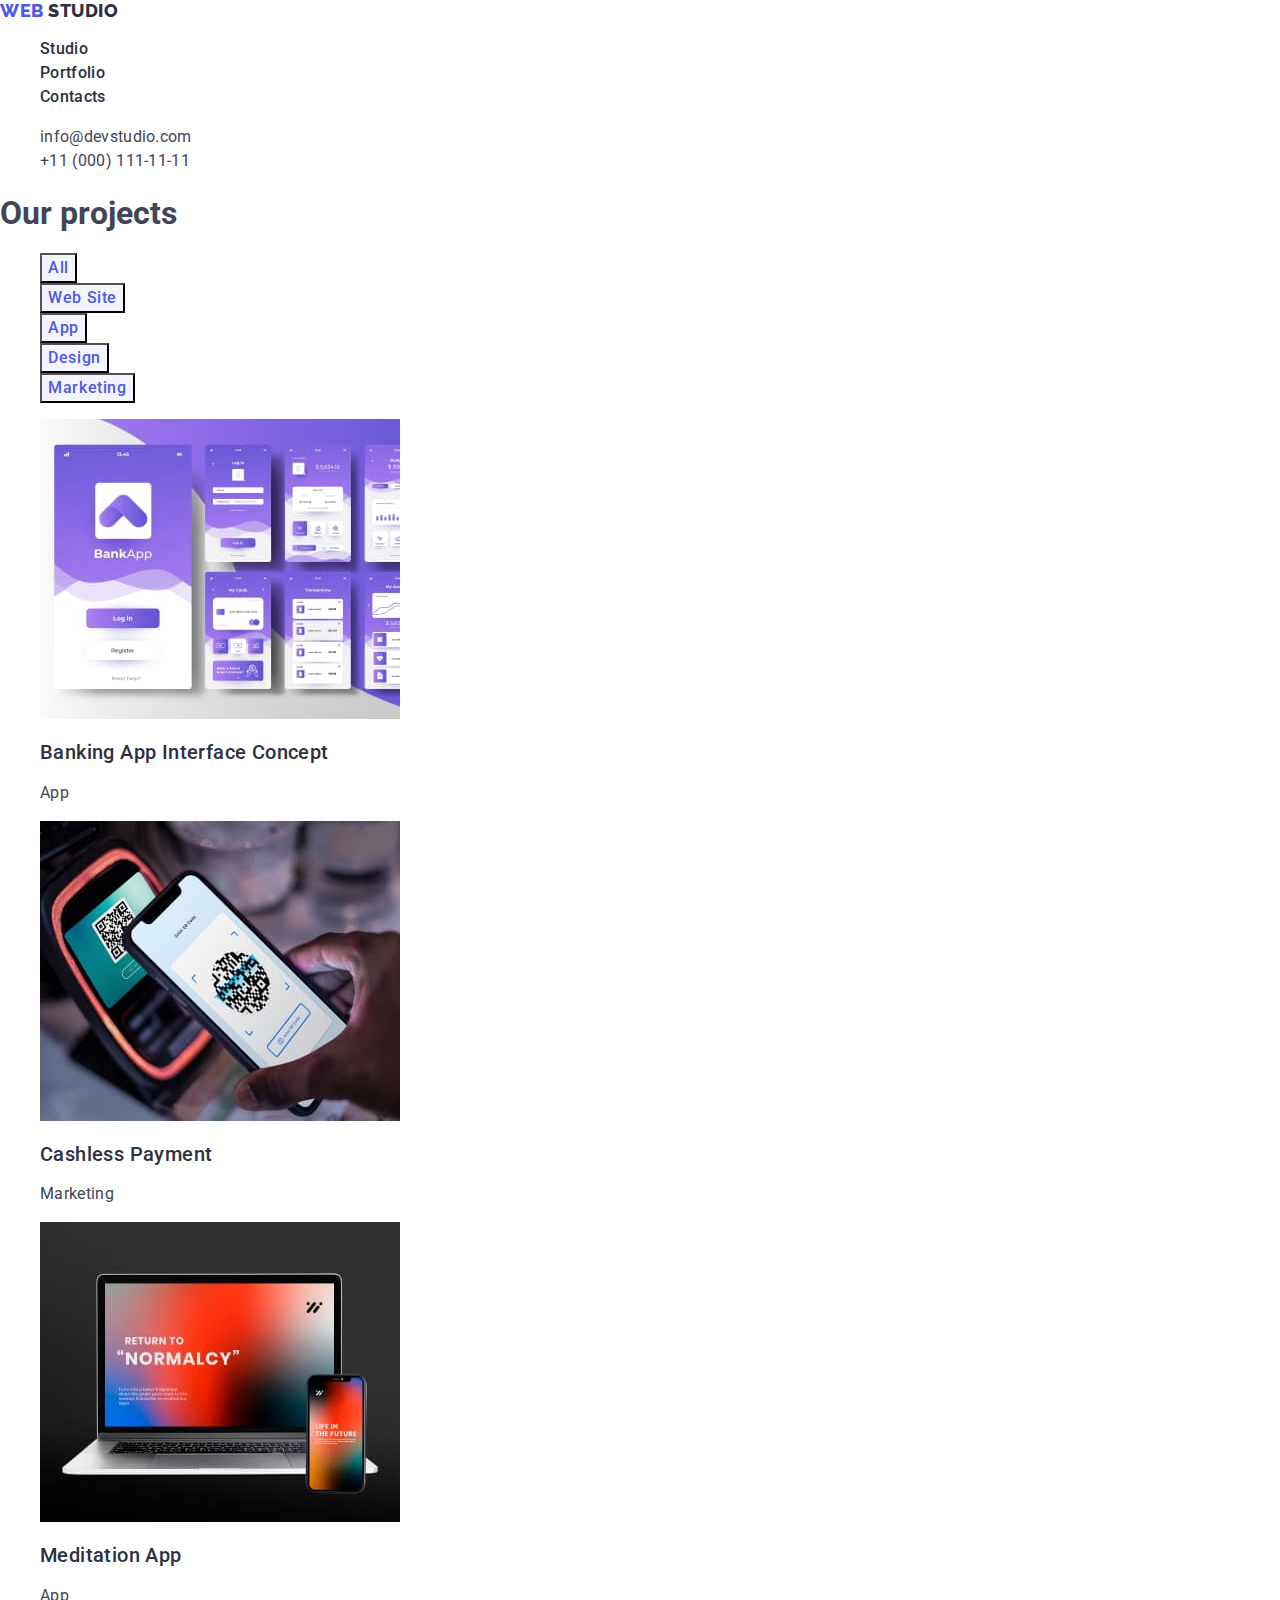
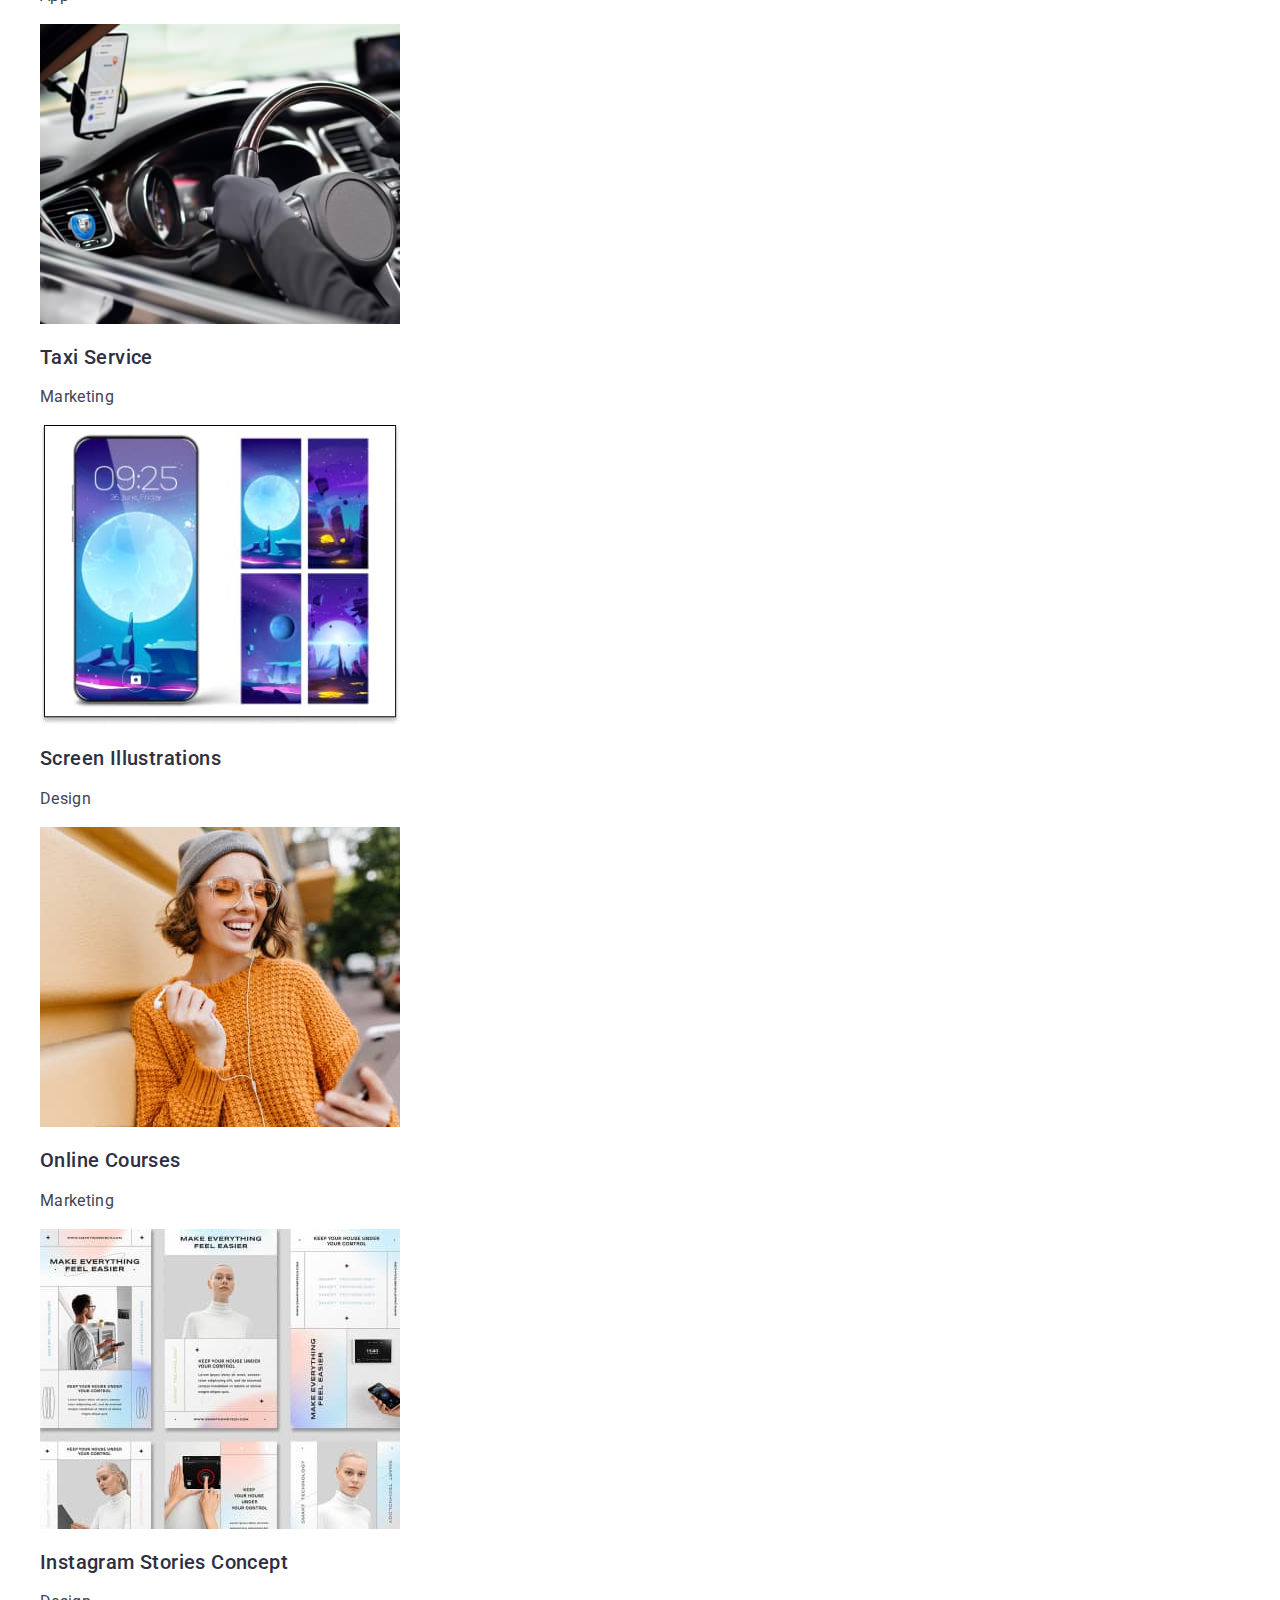
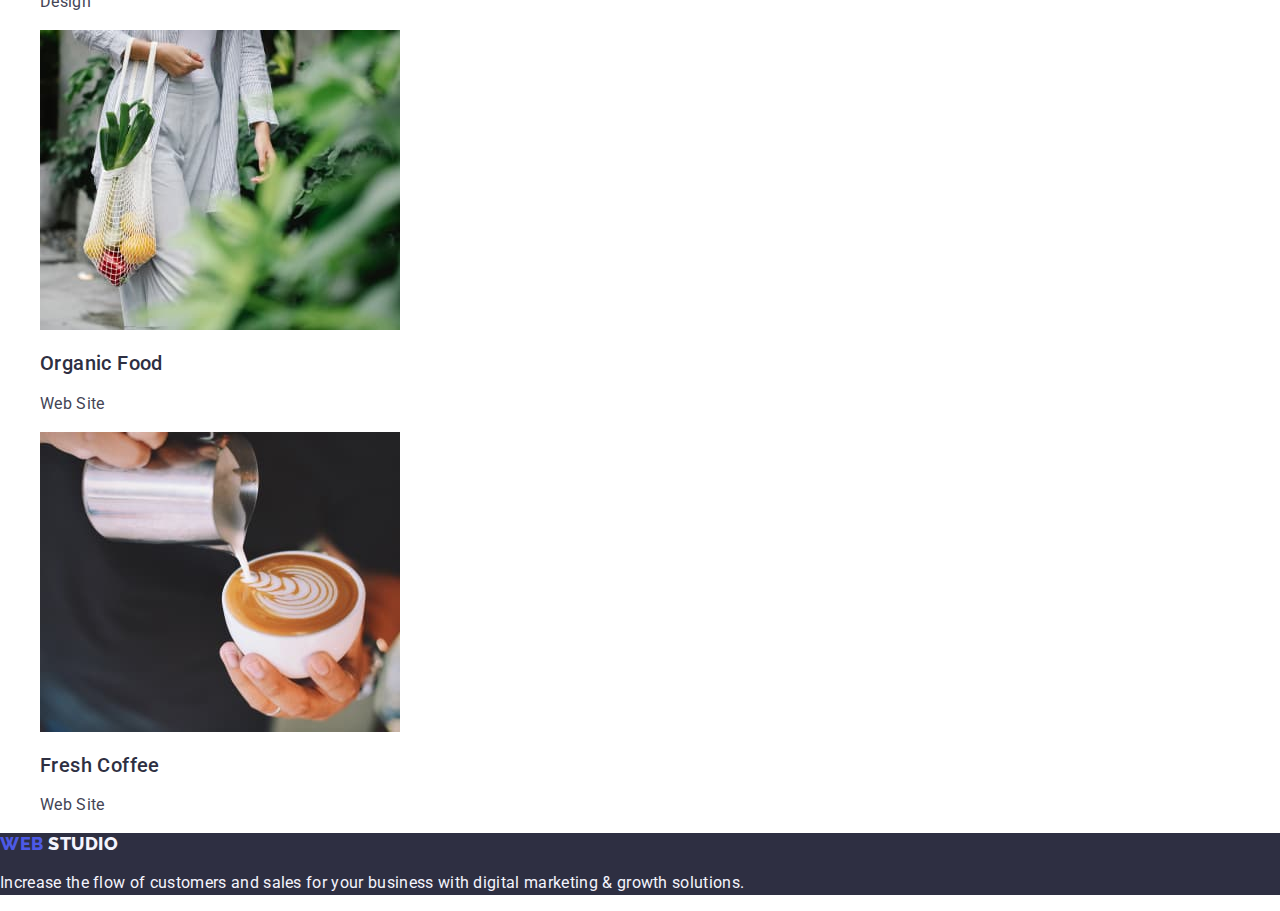
==== portfolio.html @ 1ea2c23c "Initial commit" ====
<!DOCTYPE html>
<html lang="en">
  <head>
    <meta charset="UTF-8" />
    <meta http-equiv="X-UA-Compatible" content="IE=edge" />
    <meta name="viewport" content="width=device-width, initial-scale=1.0" />
    <title>Document</title>
    <!-- Font style -->
    <link rel="preconnect" href="https://fonts.googleapis.com" />
    <link rel="preconnect" href="https://fonts.gstatic.com" crossorigin />
    <link
      href="https://fonts.googleapis.com/css2?family=Raleway:wght@800&family=Roboto:wght@400;500;700&display=swap"
      rel="stylesheet"
    />

    <!-- Normalize -->
    <link
      rel="stylesheet"
      href="https://cdn.jsdelivr.net/npm/modern-normalize@2.0.0/modern-normalize.min.css"
    />

    <!-- Custom styles -->
    <link rel="stylesheet" href="./css/styles.css" />
  </head>

  <body>
    <!-- Header section-->
    <header class="header">
      <nav class="header-nav">
        <a class="header-logo link" href="./index.html">
          Web <span class="logo-black">Studio</span>
        </a>
        <ul class="header-nav-list list">
          <li class="header-nav-item">
            <a class="header-nav-link link" href="./index.html">Studio</a>
          </li>

          <li class="header-nav-item">
            <a class="header-nav-link link" href="./portfolio.html"
              >Portfolio</a
            >
          </li>

          <li class="header-nav-item">
            <a class="header-nav-link link" href="">Contacts</a>
          </li>
        </ul>
      </nav>

      <address class="header-adress">
        <ul class="header-adress-list list">
          <li class="header-adress-item">
            <a class="header-adress-link link" href="mailto:info@devstudio.com">
              info@devstudio.com
            </a>
            <br />
          </li>

          <li class="header-adress-item">
            <a class="header-adress-link link" href="tel:+110001111111"
              >+11 (000) 111-11-11</a
            >
          </li>
        </ul>
      </address>
    </header>
    <!-- Main content -->
    <main>
      <!-- Filter buttom -->

      <!-- Section Projects -->
      <section class="projects">
        <h1 class="projects-title">Our projects</h1>
        <ul class="filter-list list">
          <li class="filter-item">
            <button class="filter-button" type="button">All</button>
          </li>
          <li class="filter-item">
            <button class="filter-button" type="button">Web Site</button>
          </li>
          <li class="filter-item">
            <button class="filter-button" type="button">App</button>
          </li>
          <li class="filter-item">
            <button class="filter-button" type="button">Design</button>
          </li>
          <li class="filter-item">
            <button class="filter-button" type="button">Marketing</button>
          </li>
        </ul>

        <ul class="projects-list list">
          <li class="projects-item">
            <a class="link" href="">
              <img
                class="projects-img"
                src="./images/page2/row1-img1.jpg"
                alt="Banking App Interface"
                width="360"
                height="300"
              />
              <h2 class="projects-name">Banking App Interface Concept</h2>
              <p class="projects-type">App</p>
            </a>
          </li>
          <li class="projects-item">
            <a class="link" href="">
              <img
                class="projects-img"
                src="./images/page2/row1-img2.jpg"
                alt="Cashless Payment App"
                width="360"
                height="300"
              />
              <h2 class="projects-name">Cashless Payment</h2>
              <p class="projects-type">Marketing</p>
            </a>
          </li>
          <li class="projects-item">
            <a class="link" href="">
              <img
                class="projects-img"
                src="./images/page2/row1-img3.jpg"
                alt="Meditation App for PC and smartphone"
                width="360"
                height="300"
              />
              <h2 class="projects-name">Meditation App</h2>
              <p class="projects-type">App</p>
            </a>
          </li>
          <li class="projects-item">
            <a class="link" href="">
              <img
                class="projects-img"
                src="./images/page2/row2-img1.jpg"
                alt="Taxi Service app for phone"
                width="360"
                height="300"
              />
              <h2 class="projects-name">Taxi Service</h2>
              <p class="projects-type">Marketing</p>
            </a>
          </li>
          <li class="projects-item">
            <a class="link" href="">
              <img
                class="projects-img"
                src="./images/page2/row2-img2.jpg"
                alt="Illustrations in phone"
                width="360"
                height="300"
              />
              <h2 class="projects-name">Screen Illustrations</h2>
              <p class="projects-type">Design</p>
            </a>
          </li>
          <li class="projects-item">
            <a class="link" href="">
              <img
                class="projects-img"
                src="./images/page2/row2-img3.jpg"
                alt="Happy girl"
                width="360"
                height="300"
              />
              <h2 class="projects-name">Online Courses</h2>
              <p class="projects-type">Marketing</p>
            </a>
          </li>
          <li class="projects-item">
            <a class="link" href="">
              <img
                class="projects-img"
                src="./images/page2/row3-img1.jpg"
                alt="Pages Instagram Stories Concept"
                width="360"
                height="300"
              />
              <h2 class="projects-name">Instagram Stories Concept</h2>
              <p class="projects-type">Design</p>
            </a>
          </li>
          <li class="projects-item">
            <a class="link" href="">
              <img
                class="projects-img"
                src="./images/page2/row3-img2.jpg"
                alt="Women with eco-bag"
                width="360"
                height="300"
              />
              <h2 class="projects-name">Organic Food</h2>
              <p class="projects-type">Web Site</p>
            </a>
          </li>
          <li class="projects-item">
            <a class="link" href="">
              <img
                class="projects-img"
                src="./images/page2/row3-img3.jpg"
                alt="Cup of coffee"
                width="360"
                height="300"
              />
              <h2 class="projects-name">Fresh Coffee</h2>
              <p class="projects-type">Web Site</p>
            </a>
          </li>
        </ul>
      </section>
    </main>
    <!-- Footer section -->
    <footer class="footer">
      <a class="footer-logo link" href="./index.html">
        Web <span class="logo-white">Studio</span></a
      >
      <p class="footer-text">
        Increase the flow of customers and sales for your business with digital
        marketing & growth solutions.
      </p>
    </footer>
  </body>
</html>
---- css/styles.css ----
body {
        font-family: 'Roboto', sans-serif;
        color: var(--text-color);
        background-color: var(--white-background-color);
}
.list {
    list-style: none;
}
.link {
    text-decoration: none;
}
:root {
    --primary-brand-color: #4d5ae5;
    --pressed-state-color: #404bbf;
    --dark-color: #2e2f42;
    --succes-color: #31d0aa;
    --text-color: #434455;
    --subtle-text-color: #8e8f99;
    --accent-color: #e7e9fc;
    --light-color: #f4f4fd;
    --modal-overlay-color: #2e2f42;
    --hero-background-color: #2e2f42;
    --white-background-color: #ffffff;
    --modal-background-color: #fcfcfc;
   

}

/* Header section */

.header {}
.header-logo{
    font-family: 'Raleway', sans-serif;
        font-style: normal;
        font-weight: 800;
        font-size: 18px;
        line-height: 1.17;
        
        letter-spacing: 0.03em;
        text-transform: uppercase;
        color: var(--primary-brand-color);
}
.logo-black {
    color: var(--dark-color);
}
.logo-white {
    color: var(--light-color);
}
.header-nav {
    
        
}

.header-nav-list {}

.header-nav-item a {font-style: normal;
    font-weight: 500;
    font-size: 16px;
    line-height: 1.5;
    letter-spacing: 0.02em;
    color: var(--dark-color);}

.header-nav-link:hover,
.header-nav-link:focus 
{
  color: var(--pressed-state-color);
  
  
}

.header-adress {
    font-style: normal;

}

.header-adress-list {
    
    
    
  }

.header-adress-item a {
    font-style: normal;
    font-size: 16px;
    line-height: 1.5;
    letter-spacing: 0.02em;
  color: var(--text-color);}

.header-adress-link:hover,
.header-adress-link:focus {
    color: var(--pressed-state-color);
   
}
/* Main comtent */

/*  Hero section */
.section {}

.hero 
{background-color: var(--hero-background-color);}

.title-page {
    font-style: normal;
        font-weight: 700;
        font-size: 56px;
        line-height: 1.07;
        text-align: center;
        letter-spacing: 0.02em;
        color: var(--white-background-color);
      
}

.hero-btm {
    font-style: normal;
        font-weight: 500;
        font-size: 16px;
        line-height: 1.5;
     
        letter-spacing: 0.04em;
       cursor: pointer;
    background-color: var(--primary-brand-color);
    color: var(--white-background-color);
    
}
.hero-btm:hover,
.hero-btm:focus {
    background-color: var(--pressed-state-color);
}

/* Features section */
.section {}

.features {

}

.section-features-title {}

.section-feature-list {}

.section-features-item {}

.features-item-title {
    font-family: 'Roboto';
        font-style: normal;
        font-weight: 500;
        font-size: 20px;
        line-height: 1.2;
    letter-spacing: 0.02em;
    color: var(--dark-color);
}

.feature-item-text {
    font-style: normal;
        
        font-size: 16px;
        line-height: 1.5;
        letter-spacing: 0.02em;
}

/*  What are we doing section */
.section {}

.made {}

.section-made-title {
    font-style: normal;
    font-weight: 700;
    font-size: 36px;
    line-height: 1.11;
    letter-spacing: 0.02em;
    color: var(--dark-color);
    text-align: center;
    text-transform: capitalize;
}

.section-made-list {}

.section-made-item {}

.section-made-img {}

/* Team section */
.section {}

.team {
background-color: var(--light-color);
}

.section-team-title {
    font-style: normal;
        font-weight: 700;
        font-size: 36px;
        line-height: 1.11;
        letter-spacing: 0.02em;
        color: var(--dark-color);
        text-align: center;
        text-transform: capitalize;
}

.section-team-list {
   
}

.section-team-item {
    background-color: var(--white-background-color);
}

.section-team-img {}

.team-name {
    font-style: normal;
        font-weight: 500;
        font-size: 20px;
        line-height: 1.2;
        letter-spacing: 0.02em;
        color: var(--dark-color);
}

.team-text {
    font-style: normal;
        
        font-size: 16px;
        line-height: 1.5; 
        letter-spacing: 0.02em;
       
}

/* Footer section */
.footer {
    background-color: var(--hero-background-color);
}

.footer-logo {
    font-family: 'Raleway', sans-serif;
        font-style: normal;
        font-weight: 800;
        font-size: 18px;
        line-height: 1.17;
      
       
        letter-spacing: 0.03em;
        text-transform: uppercase;
        color: var(--primary-brand-color);

}

.footer-text {font-style: normal;
    font-size: 16px;
    line-height: 1.5;
    letter-spacing: 0.02em;
color: var(--light-color);}

/* Page 2 */
.section-filter {}

.filter-list {}

.filter-item {}

.filter-button {
font-style: normal;
    font-weight: 500;
    font-size: 16px;
    line-height: 1.5;
   
    letter-spacing: 0.04em;
    color: var(--primary-brand-color);
    background-color: var(--light-color);
}
.filter-button:hover,
.filter-button:focus {
    color: var(--white-background-color);
    background-color: var(--pressed-state-color);
    cursor: pointer;
}
.projects {}

.projects-title {}

.projects-list {}

.projects-item {}

.projects-img {

}

.projects-name {
    font-style: normal;
        font-weight: 500;
        font-size: 20px;
        line-height: 1.2;
        letter-spacing: 0.02em;
        color: var(--dark-color);
}

.projects-type {
    font-style: normal;
        font-weight: 400;
        font-size: 16px;
        line-height: 1.5;
        letter-spacing: 0.02em;
        color: var(--text-color);
}
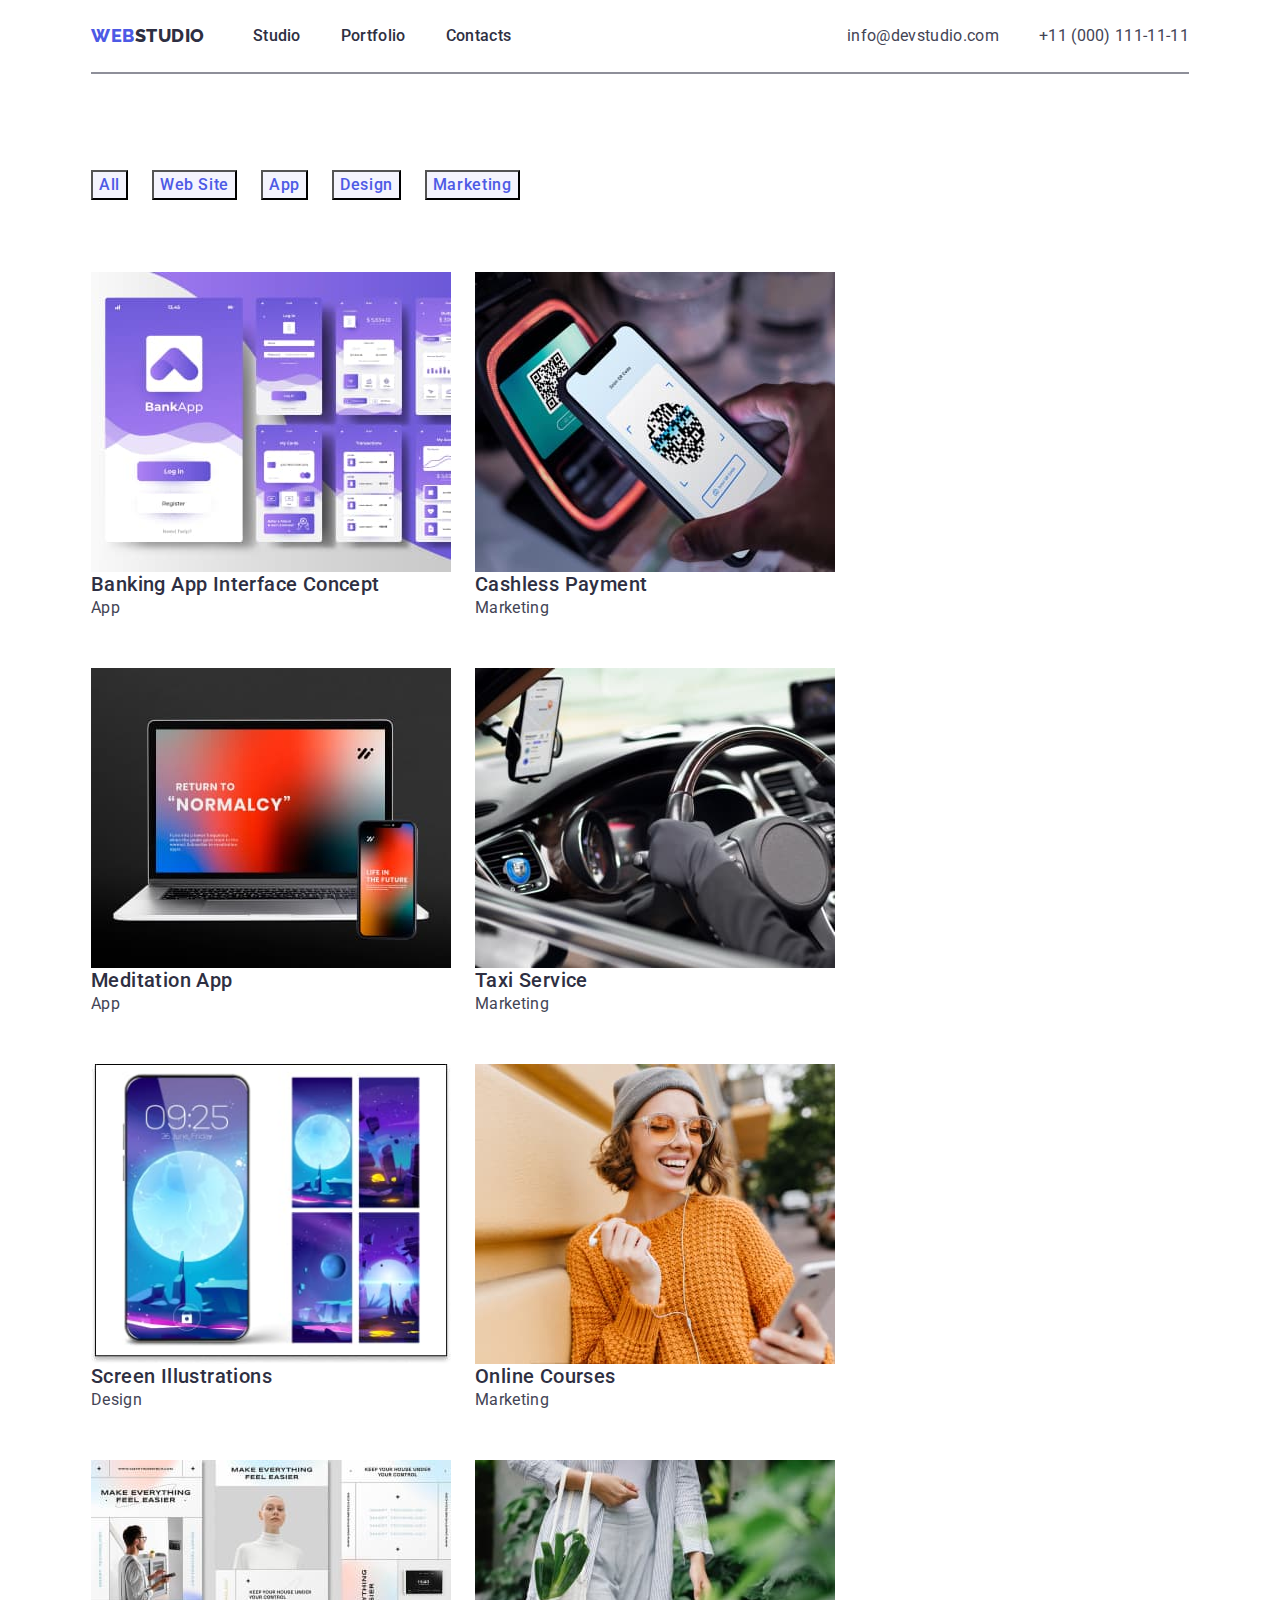
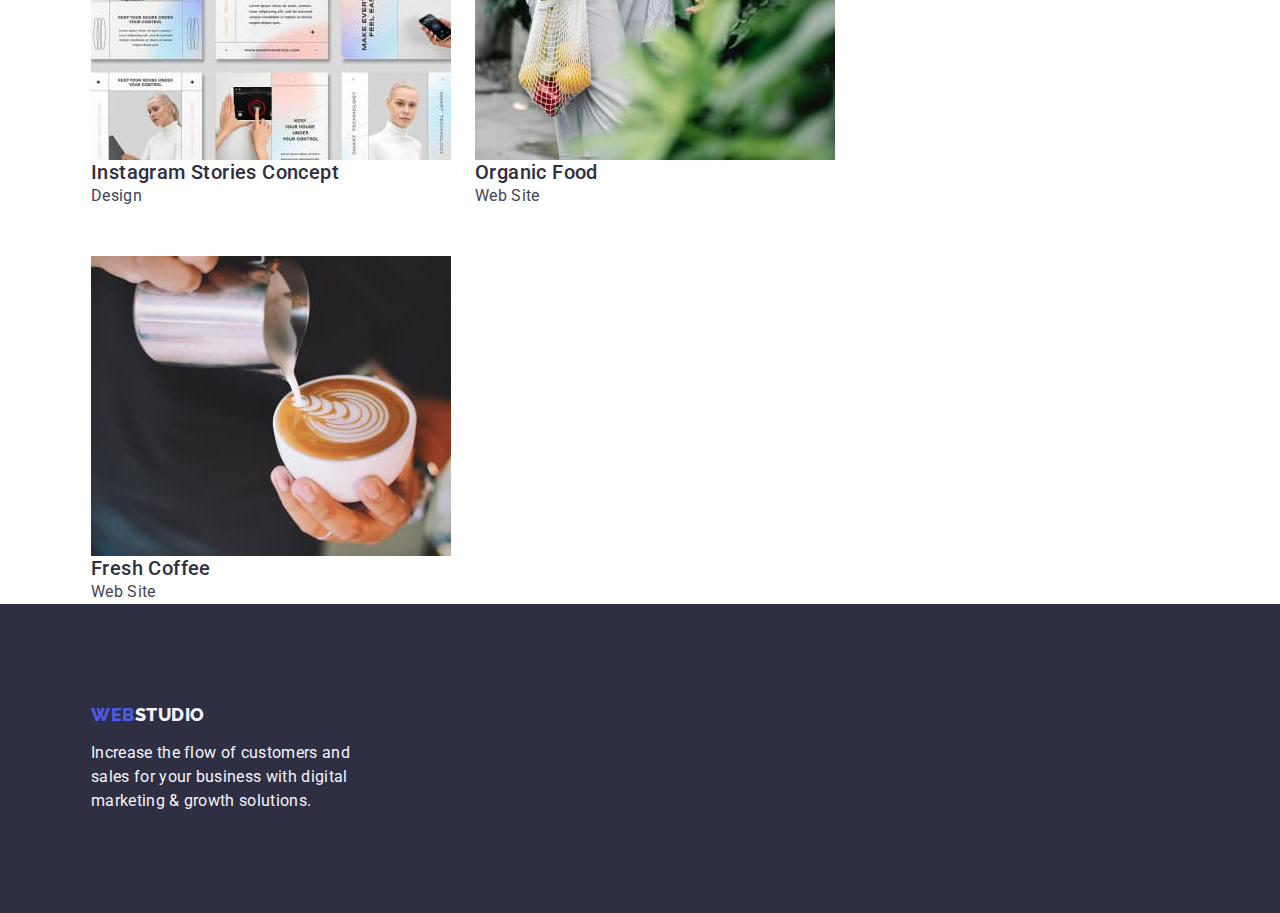
==== commit fcf6644c: "hw3 version 1" ====
--- a/portfolio.html
+++ b/portfolio.html
@@ -25,200 +25,208 @@
 
   <body>
     <!-- Header section-->
-    <header class="header">
-      <nav class="header-nav">
-        <a class="header-logo link" href="./index.html">
-          Web <span class="logo-black">Studio</span>
-        </a>
-        <ul class="header-nav-list list">
-          <li class="header-nav-item">
-            <a class="header-nav-link link" href="./index.html">Studio</a>
-          </li>
-
-          <li class="header-nav-item">
-            <a class="header-nav-link link" href="./portfolio.html"
-              >Portfolio</a
-            >
-          </li>
-
-          <li class="header-nav-item">
-            <a class="header-nav-link link" href="">Contacts</a>
-          </li>
-        </ul>
-      </nav>
-
-      <address class="header-adress">
-        <ul class="header-adress-list list">
-          <li class="header-adress-item">
-            <a class="header-adress-link link" href="mailto:info@devstudio.com">
-              info@devstudio.com
-            </a>
-            <br />
-          </li>
-
-          <li class="header-adress-item">
-            <a class="header-adress-link link" href="tel:+110001111111"
-              >+11 (000) 111-11-11</a
-            >
-          </li>
-        </ul>
-      </address>
-    </header>
+    <div class="header-container">
+      <header class="header">
+        <nav class="header-nav">
+          <a class="header-logo link" href="./index.html">
+            Web<span class="logo-black">Studio</span>
+          </a>
+          <ul class="header-nav-list list">
+            <li class="header-nav-item">
+              <a class="header-nav-link link" href="./index.html">Studio</a>
+            </li>
+            <li class="header-nav-item">
+              <a class="header-nav-link link" href="./portfolio.html"
+                >Portfolio</a
+              >
+            </li>
+            <li class="header-nav-item">
+              <a class="header-nav-link link" href="">Contacts</a>
+            </li>
+          </ul>
+        </nav>
+        <address class="header-adress">
+          <ul class="header-adress-list list">
+            <li class="header-adress-item">
+              <a
+                class="header-adress-link link"
+                href="mailto:info@devstudio.com"
+              >
+                info@devstudio.com
+              </a>
+              <br />
+            </li>
+            <li class="header-adress-item">
+              <a class="header-adress-link link" href="tel:+110001111111"
+                >+11 (000) 111-11-11</a
+              >
+            </li>
+          </ul>
+        </address>
+      </header>
+    </div>
     <!-- Main content -->
     <main>
-      <!-- Filter buttom -->
-
-      <!-- Section Projects -->
-      <section class="projects">
-        <h1 class="projects-title">Our projects</h1>
-        <ul class="filter-list list">
-          <li class="filter-item">
-            <button class="filter-button" type="button">All</button>
-          </li>
-          <li class="filter-item">
-            <button class="filter-button" type="button">Web Site</button>
-          </li>
-          <li class="filter-item">
-            <button class="filter-button" type="button">App</button>
-          </li>
-          <li class="filter-item">
-            <button class="filter-button" type="button">Design</button>
-          </li>
-          <li class="filter-item">
-            <button class="filter-button" type="button">Marketing</button>
-          </li>
-        </ul>
-
-        <ul class="projects-list list">
-          <li class="projects-item">
-            <a class="link" href="">
-              <img
-                class="projects-img"
-                src="./images/page2/row1-img1.jpg"
-                alt="Banking App Interface"
-                width="360"
-                height="300"
-              />
-              <h2 class="projects-name">Banking App Interface Concept</h2>
-              <p class="projects-type">App</p>
-            </a>
-          </li>
-          <li class="projects-item">
-            <a class="link" href="">
-              <img
-                class="projects-img"
-                src="./images/page2/row1-img2.jpg"
-                alt="Cashless Payment App"
-                width="360"
-                height="300"
-              />
-              <h2 class="projects-name">Cashless Payment</h2>
-              <p class="projects-type">Marketing</p>
-            </a>
-          </li>
-          <li class="projects-item">
-            <a class="link" href="">
-              <img
-                class="projects-img"
-                src="./images/page2/row1-img3.jpg"
-                alt="Meditation App for PC and smartphone"
-                width="360"
-                height="300"
-              />
-              <h2 class="projects-name">Meditation App</h2>
-              <p class="projects-type">App</p>
-            </a>
-          </li>
-          <li class="projects-item">
-            <a class="link" href="">
-              <img
-                class="projects-img"
-                src="./images/page2/row2-img1.jpg"
-                alt="Taxi Service app for phone"
-                width="360"
-                height="300"
-              />
-              <h2 class="projects-name">Taxi Service</h2>
-              <p class="projects-type">Marketing</p>
-            </a>
-          </li>
-          <li class="projects-item">
-            <a class="link" href="">
-              <img
-                class="projects-img"
-                src="./images/page2/row2-img2.jpg"
-                alt="Illustrations in phone"
-                width="360"
-                height="300"
-              />
-              <h2 class="projects-name">Screen Illustrations</h2>
-              <p class="projects-type">Design</p>
-            </a>
-          </li>
-          <li class="projects-item">
-            <a class="link" href="">
-              <img
-                class="projects-img"
-                src="./images/page2/row2-img3.jpg"
-                alt="Happy girl"
-                width="360"
-                height="300"
-              />
-              <h2 class="projects-name">Online Courses</h2>
-              <p class="projects-type">Marketing</p>
-            </a>
-          </li>
-          <li class="projects-item">
-            <a class="link" href="">
-              <img
-                class="projects-img"
-                src="./images/page2/row3-img1.jpg"
-                alt="Pages Instagram Stories Concept"
-                width="360"
-                height="300"
-              />
-              <h2 class="projects-name">Instagram Stories Concept</h2>
-              <p class="projects-type">Design</p>
-            </a>
-          </li>
-          <li class="projects-item">
-            <a class="link" href="">
-              <img
-                class="projects-img"
-                src="./images/page2/row3-img2.jpg"
-                alt="Women with eco-bag"
-                width="360"
-                height="300"
-              />
-              <h2 class="projects-name">Organic Food</h2>
-              <p class="projects-type">Web Site</p>
-            </a>
-          </li>
-          <li class="projects-item">
-            <a class="link" href="">
-              <img
-                class="projects-img"
-                src="./images/page2/row3-img3.jpg"
-                alt="Cup of coffee"
-                width="360"
-                height="300"
-              />
-              <h2 class="projects-name">Fresh Coffee</h2>
-              <p class="projects-type">Web Site</p>
-            </a>
-          </li>
-        </ul>
-      </section>
+      <div class="container">
+        <!-- Section Projects -->
+        <!-- Filter buttom -->
+        <section class="projects">
+          <div class="container-portfolio-list">
+            <h1 class="projects-title visually-hidden">Our projects</h1>
+            <ul class="filter-list list">
+              <li class="filter-item">
+                <button class="filter-button" type="button">All</button>
+              </li>
+              <li class="filter-item">
+                <button class="filter-button" type="button">Web Site</button>
+              </li>
+              <li class="filter-item">
+                <button class="filter-button" type="button">App</button>
+              </li>
+              <li class="filter-item">
+                <button class="filter-button" type="button">Design</button>
+              </li>
+              <li class="filter-item">
+                <button class="filter-button" type="button">Marketing</button>
+              </li>
+            </ul>
+
+            <ul class="projects-list list">
+              <li class="projects-item">
+                <a class="link" href="">
+                  <img
+                    class="projects-img"
+                    src="./images/page2/row1-img1.jpg"
+                    alt="Banking App Interface"
+                    width="360"
+                    height="300"
+                  />
+                  <h2 class="projects-name">Banking App Interface Concept</h2>
+                  <p class="projects-type">App</p>
+                </a>
+              </li>
+              <li class="projects-item">
+                <a class="link" href="">
+                  <img
+                    class="projects-img"
+                    src="./images/page2/row1-img2.jpg"
+                    alt="Cashless Payment App"
+                    width="360"
+                    height="300"
+                  />
+                  <h2 class="projects-name">Cashless Payment</h2>
+                  <p class="projects-type">Marketing</p>
+                </a>
+              </li>
+              <li class="projects-item">
+                <a class="link" href="">
+                  <img
+                    class="projects-img"
+                    src="./images/page2/row1-img3.jpg"
+                    alt="Meditation App for PC and smartphone"
+                    width="360"
+                    height="300"
+                  />
+                  <h2 class="projects-name">Meditation App</h2>
+                  <p class="projects-type">App</p>
+                </a>
+              </li>
+              <li class="projects-item">
+                <a class="link" href="">
+                  <img
+                    class="projects-img"
+                    src="./images/page2/row2-img1.jpg"
+                    alt="Taxi Service app for phone"
+                    width="360"
+                    height="300"
+                  />
+                  <h2 class="projects-name">Taxi Service</h2>
+                  <p class="projects-type">Marketing</p>
+                </a>
+              </li>
+              <li class="projects-item">
+                <a class="link" href="">
+                  <img
+                    class="projects-img"
+                    src="./images/page2/row2-img2.jpg"
+                    alt="Illustrations in phone"
+                    width="360"
+                    height="300"
+                  />
+                  <h2 class="projects-name">Screen Illustrations</h2>
+                  <p class="projects-type">Design</p>
+                </a>
+              </li>
+              <li class="projects-item">
+                <a class="link" href="">
+                  <img
+                    class="projects-img"
+                    src="./images/page2/row2-img3.jpg"
+                    alt="Happy girl"
+                    width="360"
+                    height="300"
+                  />
+                  <h2 class="projects-name">Online Courses</h2>
+                  <p class="projects-type">Marketing</p>
+                </a>
+              </li>
+              <li class="projects-item">
+                <a class="link" href="">
+                  <img
+                    class="projects-img"
+                    src="./images/page2/row3-img1.jpg"
+                    alt="Pages Instagram Stories Concept"
+                    width="360"
+                    height="300"
+                  />
+                  <h2 class="projects-name">Instagram Stories Concept</h2>
+                  <p class="projects-type">Design</p>
+                </a>
+              </li>
+              <li class="projects-item">
+                <a class="link" href="">
+                  <img
+                    class="projects-img"
+                    src="./images/page2/row3-img2.jpg"
+                    alt="Women with eco-bag"
+                    width="360"
+                    height="300"
+                  />
+                  <h2 class="projects-name">Organic Food</h2>
+                  <p class="projects-type">Web Site</p>
+                </a>
+              </li>
+              <li class="projects-item">
+                <a class="link" href="">
+                  <img
+                    class="projects-img"
+                    src="./images/page2/row3-img3.jpg"
+                    alt="Cup of coffee"
+                    width="360"
+                    height="300"
+                  />
+                  <h2 class="projects-name">Fresh Coffee</h2>
+                  <p class="projects-type">Web Site</p>
+                </a>
+              </li>
+            </ul>
+          </div>
+        </section>
+      </div>
     </main>
     <!-- Footer section -->
     <footer class="footer">
-      <a class="footer-logo link" href="./index.html">
-        Web <span class="logo-white">Studio</span></a
-      >
-      <p class="footer-text">
-        Increase the flow of customers and sales for your business with digital
-        marketing & growth solutions.
-      </p>
+      <div class="container">
+        <div class="container-footer-logo">
+          <a class="footer-logo link" href="./index.html">
+            Web<span class="logo-white">Studio</span></a
+          >
+        </div>
+        <p class="footer-text">
+          Increase the flow of customers and sales for your business with
+          digital marketing & growth solutions.
+        </p>
+      </div>
     </footer>
   </body>
 </html>
--- a/css/styles.css
+++ b/css/styles.css
@@ -2,12 +2,29 @@
         font-family: 'Roboto', sans-serif;
         color: var(--text-color);
         background-color: var(--white-background-color);
+      
+}
+/* Reset */
+h1,
+h2,
+h3,
+h4,
+h5,
+h6,
+p {
+    margin: 0;
+}
+img {
+    display: block;
 }
 .list {
     list-style: none;
+    margin: 0;
+        padding: 0;
 }
 .link {
     text-decoration: none;
+   
 }
 :root {
     --primary-brand-color: #4d5ae5;
@@ -26,9 +43,53 @@
 
 }
 
+.visually-hidden {
+    position:absolute;
+    width: 1px;
+    height: 1px;
+    margin: -1px;
+    border: 0;
+    padding: 0;
+    white-space: nowrap;
+    clip-path: inset(100%);
+    clip: rect(0 0 0 0);
+    overflow: hidden;
+
+}
+.container {
+    width: 1128px;
+    margin-left: auto;
+        margin-right: auto;
+        padding-left: 15px;
+        padding-right: 15px;
+
+   
+}
+
+
+
 /* Header section */
-
-.header {}
+.header-container {
+    width: 1128px;
+    margin-left: auto;
+        margin-right: auto;
+        padding-left: 15px;
+            padding-right: 15px;
+}
+.header {
+ 
+padding-top: 24px;
+padding-bottom: 24px;
+display: flex;
+justify-content: space-between;
+border-bottom: 2px solid var(--subtle-text-color);
+}
+.header-nav {
+    display: flex;
+
+    align-items: center;
+
+}
 .header-logo{
     font-family: 'Raleway', sans-serif;
         font-style: normal;
@@ -39,6 +100,9 @@
         letter-spacing: 0.03em;
         text-transform: uppercase;
         color: var(--primary-brand-color);
+        margin-right: 48px;
+       
+       
 }
 .logo-black {
     color: var(--dark-color);
@@ -46,19 +110,24 @@
 .logo-white {
     color: var(--light-color);
 }
-.header-nav {
-    
-        
-}
-
-.header-nav-list {}
+
+
+.header-nav-list {
+    display: flex;
+    align-items: center;
+    gap: 40px;
+    
+    
+  
+}
 
 .header-nav-item a {font-style: normal;
     font-weight: 500;
     font-size: 16px;
     line-height: 1.5;
     letter-spacing: 0.02em;
-    color: var(--dark-color);}
+    color: var(--dark-color);
+}
 
 .header-nav-link:hover,
 .header-nav-link:focus 
@@ -70,10 +139,16 @@
 
 .header-adress {
     font-style: normal;
+    display: flex;
+    align-items: center;
 
 }
 
 .header-adress-list {
+    display: flex;
+    align-items: center;
+    gap: 40px;
+    
     
     
     
@@ -84,7 +159,8 @@
     font-size: 16px;
     line-height: 1.5;
     letter-spacing: 0.02em;
-  color: var(--text-color);}
+  color: var(--text-color);
+}
 
 .header-adress-link:hover,
 .header-adress-link:focus {
@@ -97,7 +173,12 @@
 .section {}
 
 .hero 
-{background-color: var(--hero-background-color);}
+{background-color: var(--hero-background-color);
+padding-top: 188px;
+    padding-bottom: 292px;
+   
+}
+
 
 .title-page {
     font-style: normal;
@@ -107,7 +188,8 @@
         text-align: center;
         letter-spacing: 0.02em;
         color: var(--white-background-color);
-      
+       
+        
 }
 
 .hero-btm {
@@ -115,13 +197,20 @@
         font-weight: 500;
         font-size: 16px;
         line-height: 1.5;
-     
         letter-spacing: 0.04em;
        cursor: pointer;
     background-color: var(--primary-brand-color);
     color: var(--white-background-color);
-    
-}
+box-shadow: 0px 4px 4px rgba(0, 0, 0, 0.15);
+    border-radius: 4px;
+        
+        padding: 16px 32px;
+      position: absolute;
+ 
+    
+}
+  margin-top: 48px;
+  margin-bottom: 188px;
 .hero-btm:hover,
 .hero-btm:focus {
     background-color: var(--pressed-state-color);
@@ -131,12 +220,21 @@
 .section {}
 
 .features {
+    margin-top: 120px;
+    margin-bottom: 122px;
+   
 
 }
 
 .section-features-title {}
 
-.section-feature-list {}
+.section-feature-list {
+    display: flex;
+    
+        align-items: flex-start;
+        padding: 0px;
+        gap: 8px;
+}
 
 .section-features-item {}
 
@@ -161,7 +259,10 @@
 /*  What are we doing section */
 .section {}
 
-.made {}
+.made {
+  
+    margin-bottom: 120px;
+}
 
 .section-made-title {
     font-style: normal;
@@ -172,19 +273,27 @@
     color: var(--dark-color);
     text-align: center;
     text-transform: capitalize;
-}
-
-.section-made-list {}
+    margin-bottom: 72px;
+}
+
+.section-made-list {display: flex;
+gap: 24px;}
 
 .section-made-item {}
 
-.section-made-img {}
+.section-made-img {
+    width: 360px;
+height: 300px;
+
+}
 
 /* Team section */
 .section {}
 
 .team {
 background-color: var(--light-color);
+padding-top: 120px;
+padding-bottom: 120px;
 }
 
 .section-team-title {
@@ -196,17 +305,27 @@
         color: var(--dark-color);
         text-align: center;
         text-transform: capitalize;
+        margin-bottom: 72px;
 }
 
 .section-team-list {
-   
+display: flex;
+gap: 24px;
 }
 
 .section-team-item {
     background-color: var(--white-background-color);
-}
-
-.section-team-img {}
+    box-shadow: 0px 1px 6px rgba(46, 47, 66, 0.08), 0px 1px 1px rgba(46, 47, 66, 0.16), 0px 2px 1px rgba(46, 47, 66, 0.08);
+        border-radius: 0px 0px 4px 4px;
+width: 264px;
+height: 380px;       
+ 
+}
+
+.section-team-img {
+    margin-bottom: 32px;
+    
+}
 
 .team-name {
     font-style: normal;
@@ -215,6 +334,8 @@
         line-height: 1.2;
         letter-spacing: 0.02em;
         color: var(--dark-color);
+        text-align: center;
+        margin-bottom: 8px;
 }
 
 .team-text {
@@ -223,12 +344,21 @@
         font-size: 16px;
         line-height: 1.5; 
         letter-spacing: 0.02em;
+text-align: center;
+        padding: 0px;
+        margin-bottom: 32px;
+        
+
        
 }
 
 /* Footer section */
 .footer {
     background-color: var(--hero-background-color);
+    padding-top: 100px;
+    padding-bottom: 100px;
+    
+
 }
 
 .footer-logo {
@@ -243,18 +373,33 @@
         text-transform: uppercase;
         color: var(--primary-brand-color);
 
+        
+        
+
 }
 
 .footer-text {font-style: normal;
     font-size: 16px;
     line-height: 1.5;
     letter-spacing: 0.02em;
-color: var(--light-color);}
+color: var(--light-color);
+width: 264px;
+}
+.container-footer-logo {
+    padding-bottom: 16px;
+}
 
 /* Page 2 */
 .section-filter {}
 
-.filter-list {}
+.filter-list {
+    display:flex;
+    gap: 24px;
+    padding-top: 96px;
+    padding-right: ;
+    padding-bottom: 72px;
+  
+}
 
 .filter-item {}
 
@@ -274,15 +419,24 @@
     background-color: var(--pressed-state-color);
     cursor: pointer;
 }
-.projects {}
+.projects {
+   
+}
 
 .projects-title {}
 
-.projects-list {}
+.projects-list {
+    display: flex;
+    flex-wrap: wrap;
+    row-gap: 48px;
+    column-gap: 24px;
+}
 
 .projects-item {}
 
 .projects-img {
+    width: 360px;
+        height: 300px;
 
 }
 
@@ -302,4 +456,7 @@
         line-height: 1.5;
         letter-spacing: 0.02em;
         color: var(--text-color);
-}+}
+.container-portfolio-list {
+   
+}
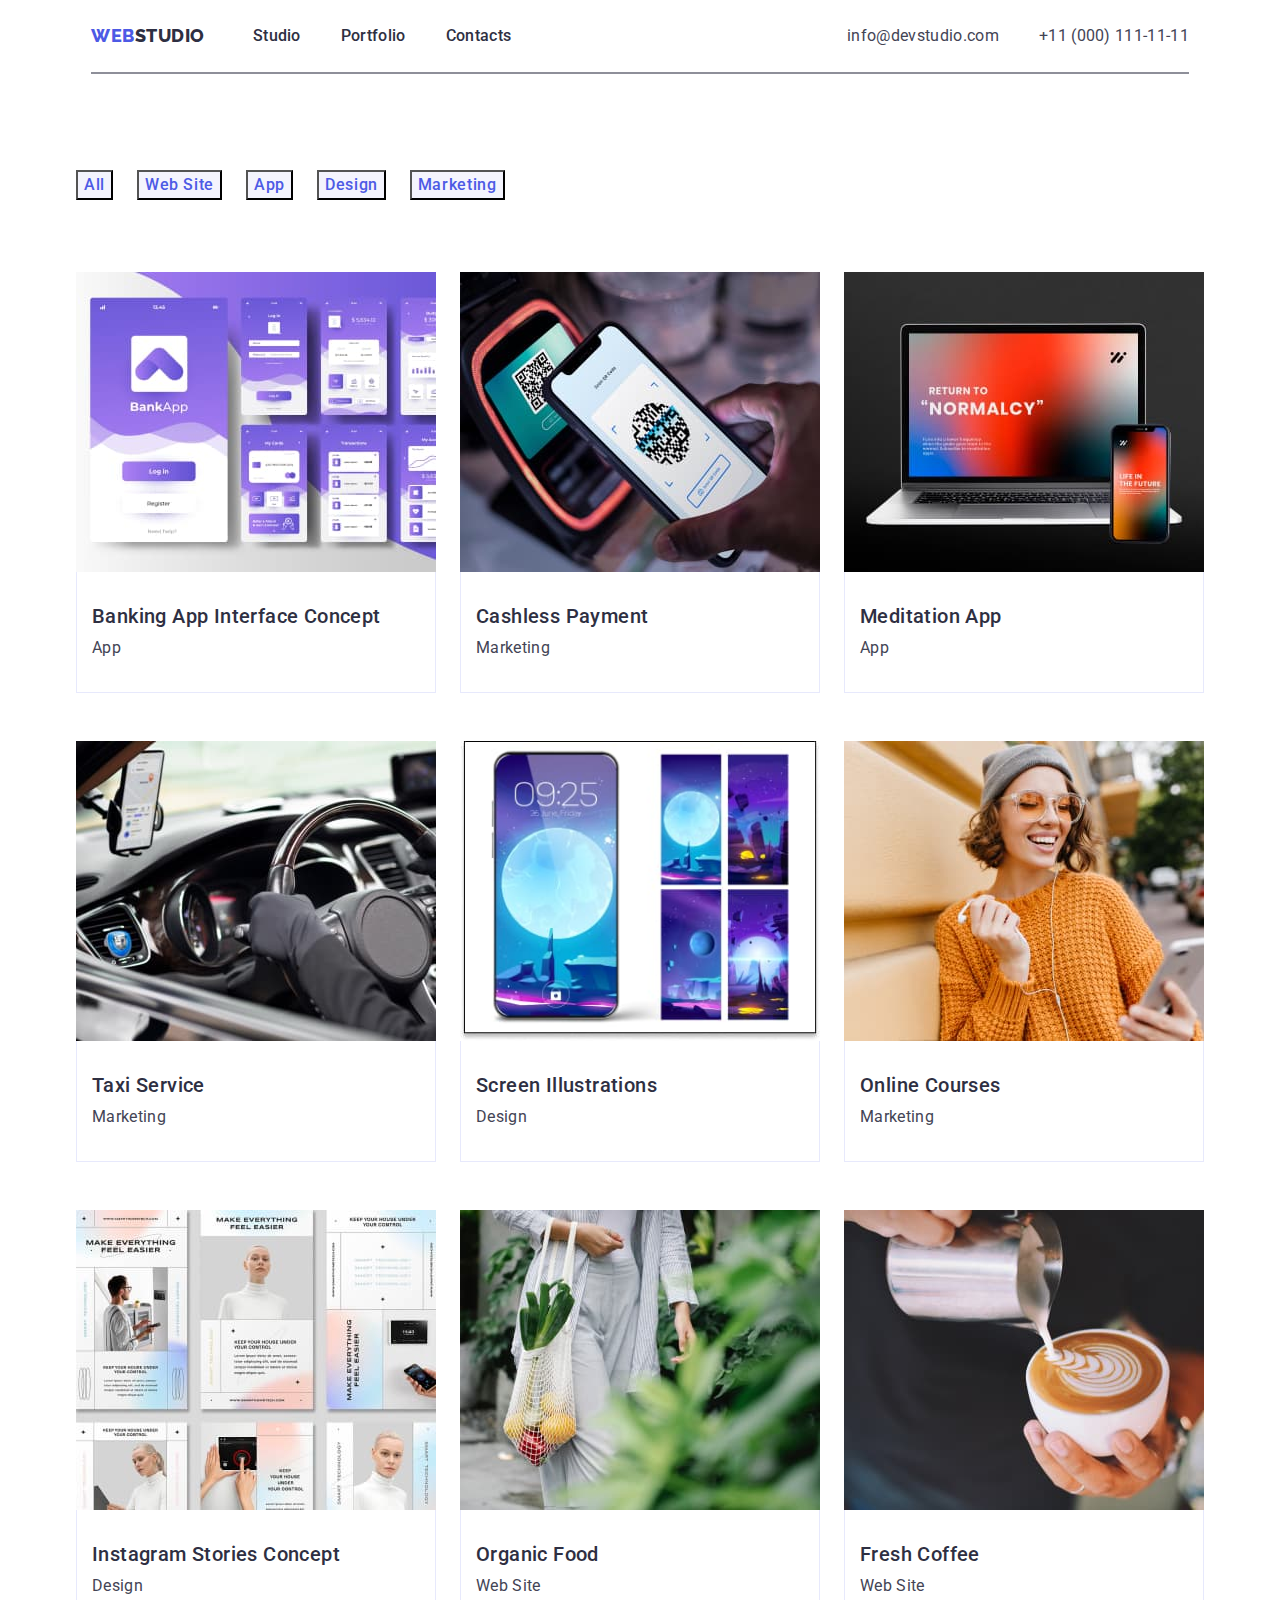
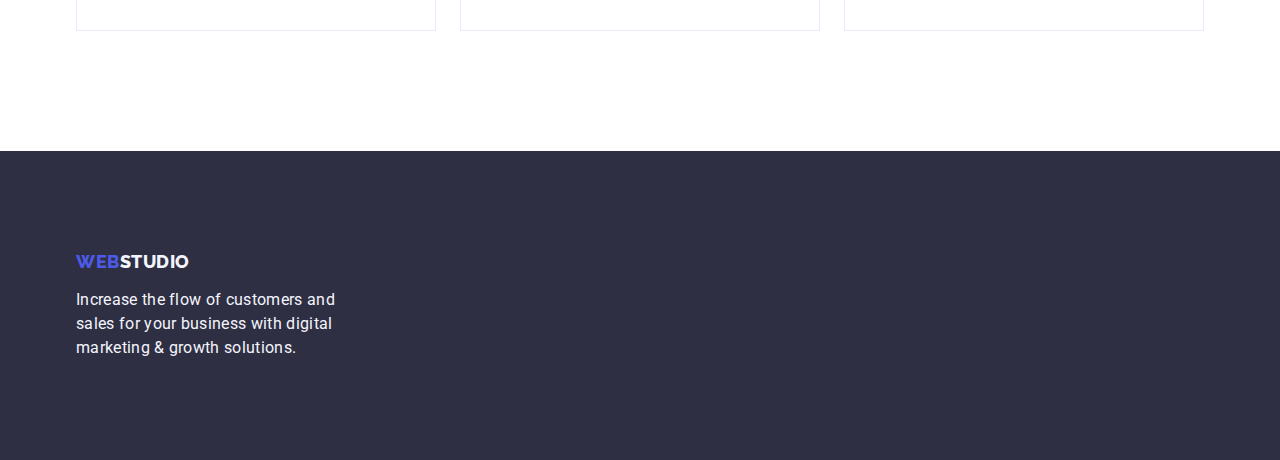
==== commit a840b04e: "hw3 version 2" ====
--- a/portfolio.html
+++ b/portfolio.html
@@ -25,7 +25,7 @@
 
   <body>
     <!-- Header section-->
-    <div class="header-container">
+    <div class="header-container container">
       <header class="header">
         <nav class="header-nav">
           <a class="header-logo link" href="./index.html">
@@ -67,152 +67,168 @@
     </div>
     <!-- Main content -->
     <main>
-      <div class="container">
-        <!-- Section Projects -->
-        <!-- Filter buttom -->
-        <section class="projects">
-          <div class="container-portfolio-list">
-            <h1 class="projects-title visually-hidden">Our projects</h1>
-            <ul class="filter-list list">
-              <li class="filter-item">
-                <button class="filter-button" type="button">All</button>
-              </li>
-              <li class="filter-item">
-                <button class="filter-button" type="button">Web Site</button>
-              </li>
-              <li class="filter-item">
-                <button class="filter-button" type="button">App</button>
-              </li>
-              <li class="filter-item">
-                <button class="filter-button" type="button">Design</button>
-              </li>
-              <li class="filter-item">
-                <button class="filter-button" type="button">Marketing</button>
-              </li>
-            </ul>
-
-            <ul class="projects-list list">
-              <li class="projects-item">
-                <a class="link" href="">
-                  <img
-                    class="projects-img"
-                    src="./images/page2/row1-img1.jpg"
-                    alt="Banking App Interface"
-                    width="360"
-                    height="300"
-                  />
+      <!-- Section Projects -->
+      <!-- Filter buttom -->
+      <section class="projects">
+        <div class="container container-portfolio-list">
+          <h1 class="projects-title visually-hidden">Our projects</h1>
+          <ul class="filter-list list">
+            <li class="filter-item">
+              <button class="filter-button" type="button">All</button>
+            </li>
+            <li class="filter-item">
+              <button class="filter-button" type="button">Web Site</button>
+            </li>
+            <li class="filter-item">
+              <button class="filter-button" type="button">App</button>
+            </li>
+            <li class="filter-item">
+              <button class="filter-button" type="button">Design</button>
+            </li>
+            <li class="filter-item">
+              <button class="filter-button" type="button">Marketing</button>
+            </li>
+          </ul>
+
+          <ul class="projects-list list">
+            <li class="projects-item">
+              <a class="link" href="">
+                <img
+                  class="projects-img"
+                  src="./images/page2/row1-img1.jpg"
+                  alt="Banking App Interface"
+                  width="360"
+                  height="300"
+                />
+                <div class="container-projects-border">
                   <h2 class="projects-name">Banking App Interface Concept</h2>
                   <p class="projects-type">App</p>
-                </a>
-              </li>
-              <li class="projects-item">
-                <a class="link" href="">
-                  <img
-                    class="projects-img"
-                    src="./images/page2/row1-img2.jpg"
-                    alt="Cashless Payment App"
-                    width="360"
-                    height="300"
-                  />
+                </div>
+              </a>
+            </li>
+            <li class="projects-item">
+              <a class="link" href="">
+                <img
+                  class="projects-img"
+                  src="./images/page2/row1-img2.jpg"
+                  alt="Cashless Payment App"
+                  width="360"
+                  height="300"
+                />
+                <div class="container-projects-border">
                   <h2 class="projects-name">Cashless Payment</h2>
                   <p class="projects-type">Marketing</p>
-                </a>
-              </li>
-              <li class="projects-item">
-                <a class="link" href="">
-                  <img
-                    class="projects-img"
-                    src="./images/page2/row1-img3.jpg"
-                    alt="Meditation App for PC and smartphone"
-                    width="360"
-                    height="300"
-                  />
+                </div>
+              </a>
+            </li>
+            <li class="projects-item">
+              <a class="link" href="">
+                <img
+                  class="projects-img"
+                  src="./images/page2/row1-img3.jpg"
+                  alt="Meditation App for PC and smartphone"
+                  width="360"
+                  height="300"
+                />
+                <div class="container-projects-border">
                   <h2 class="projects-name">Meditation App</h2>
                   <p class="projects-type">App</p>
-                </a>
-              </li>
-              <li class="projects-item">
-                <a class="link" href="">
-                  <img
-                    class="projects-img"
-                    src="./images/page2/row2-img1.jpg"
-                    alt="Taxi Service app for phone"
-                    width="360"
-                    height="300"
-                  />
+                </div>
+              </a>
+            </li>
+            <li class="projects-item">
+              <a class="link" href="">
+                <img
+                  class="projects-img"
+                  src="./images/page2/row2-img1.jpg"
+                  alt="Taxi Service app for phone"
+                  width="360"
+                  height="300"
+                />
+                <div class="container-projects-border">
                   <h2 class="projects-name">Taxi Service</h2>
                   <p class="projects-type">Marketing</p>
-                </a>
-              </li>
-              <li class="projects-item">
-                <a class="link" href="">
-                  <img
-                    class="projects-img"
-                    src="./images/page2/row2-img2.jpg"
-                    alt="Illustrations in phone"
-                    width="360"
-                    height="300"
-                  />
+                </div>
+              </a>
+            </li>
+            <li class="projects-item">
+              <a class="link" href="">
+                <img
+                  class="projects-img"
+                  src="./images/page2/row2-img2.jpg"
+                  alt="Illustrations in phone"
+                  width="360"
+                  height="300"
+                />
+                <div class="container-projects-border">
                   <h2 class="projects-name">Screen Illustrations</h2>
                   <p class="projects-type">Design</p>
-                </a>
-              </li>
-              <li class="projects-item">
-                <a class="link" href="">
-                  <img
-                    class="projects-img"
-                    src="./images/page2/row2-img3.jpg"
-                    alt="Happy girl"
-                    width="360"
-                    height="300"
-                  />
+                </div>
+              </a>
+            </li>
+            <li class="projects-item">
+              <a class="link" href="">
+                <img
+                  class="projects-img"
+                  src="./images/page2/row2-img3.jpg"
+                  alt="Happy girl"
+                  width="360"
+                  height="300"
+                />
+                <div class="container-projects-border">
                   <h2 class="projects-name">Online Courses</h2>
                   <p class="projects-type">Marketing</p>
-                </a>
-              </li>
-              <li class="projects-item">
-                <a class="link" href="">
-                  <img
-                    class="projects-img"
-                    src="./images/page2/row3-img1.jpg"
-                    alt="Pages Instagram Stories Concept"
-                    width="360"
-                    height="300"
-                  />
+                </div>
+              </a>
+            </li>
+            <li class="projects-item">
+              <a class="link" href="">
+                <img
+                  class="projects-img"
+                  src="./images/page2/row3-img1.jpg"
+                  alt="Pages Instagram Stories Concept"
+                  width="360"
+                  height="300"
+                />
+                <div class="container-projects-border">
                   <h2 class="projects-name">Instagram Stories Concept</h2>
                   <p class="projects-type">Design</p>
-                </a>
-              </li>
-              <li class="projects-item">
-                <a class="link" href="">
-                  <img
-                    class="projects-img"
-                    src="./images/page2/row3-img2.jpg"
-                    alt="Women with eco-bag"
-                    width="360"
-                    height="300"
-                  />
+                </div>
+              </a>
+            </li>
+            <li class="projects-item">
+              <a class="link" href="">
+                <img
+                  class="projects-img"
+                  src="./images/page2/row3-img2.jpg"
+                  alt="Women with eco-bag"
+                  width="360"
+                  height="300"
+                />
+                <div class="container-projects-border">
                   <h2 class="projects-name">Organic Food</h2>
                   <p class="projects-type">Web Site</p>
-                </a>
-              </li>
-              <li class="projects-item">
-                <a class="link" href="">
-                  <img
-                    class="projects-img"
-                    src="./images/page2/row3-img3.jpg"
-                    alt="Cup of coffee"
-                    width="360"
-                    height="300"
-                  />
+                </div>
+              </a>
+            </li>
+            <li class="projects-item">
+              <a class="link" href="">
+                <img
+                  class="projects-img"
+                  src="./images/page2/row3-img3.jpg"
+                  alt="Cup of coffee"
+                  width="360"
+                  height="300"
+                />
+                <div class="container-projects-border">
                   <h2 class="projects-name">Fresh Coffee</h2>
                   <p class="projects-type">Web Site</p>
-                </a>
-              </li>
-            </ul>
-          </div>
-        </section>
-      </div>
+                </div>
+              </a>
+            </li>
+          </ul>
+        </div>
+      </section>
     </main>
     <!-- Footer section -->
     <footer class="footer">
--- a/css/styles.css
+++ b/css/styles.css
@@ -57,7 +57,7 @@
 
 }
 .container {
-    width: 1128px;
+    width: 1158px;
     margin-left: auto;
         margin-right: auto;
         padding-left: 15px;
@@ -432,11 +432,14 @@
     column-gap: 24px;
 }
 
-.projects-item {}
+.projects-item {
+ 
+}
 
 .projects-img {
     width: 360px;
         height: 300px;
+        
 
 }
 
@@ -447,6 +450,7 @@
         line-height: 1.2;
         letter-spacing: 0.02em;
         color: var(--dark-color);
+        padding-bottom: 8px;
 }
 
 .projects-type {
@@ -458,5 +462,15 @@
         color: var(--text-color);
 }
 .container-portfolio-list {
-   
-}
+    margin-bottom: 120px;
+   
+}
+.container-projects-border {
+    
+    padding-top: 32px;
+    padding-bottom: 32px;
+    padding-left: 15px;
+    border-left: 1px solid #E7E9FC;
+    border-bottom: 1px solid #E7E9FC ;
+    border-right: 1px solid #E7E9FC;
+}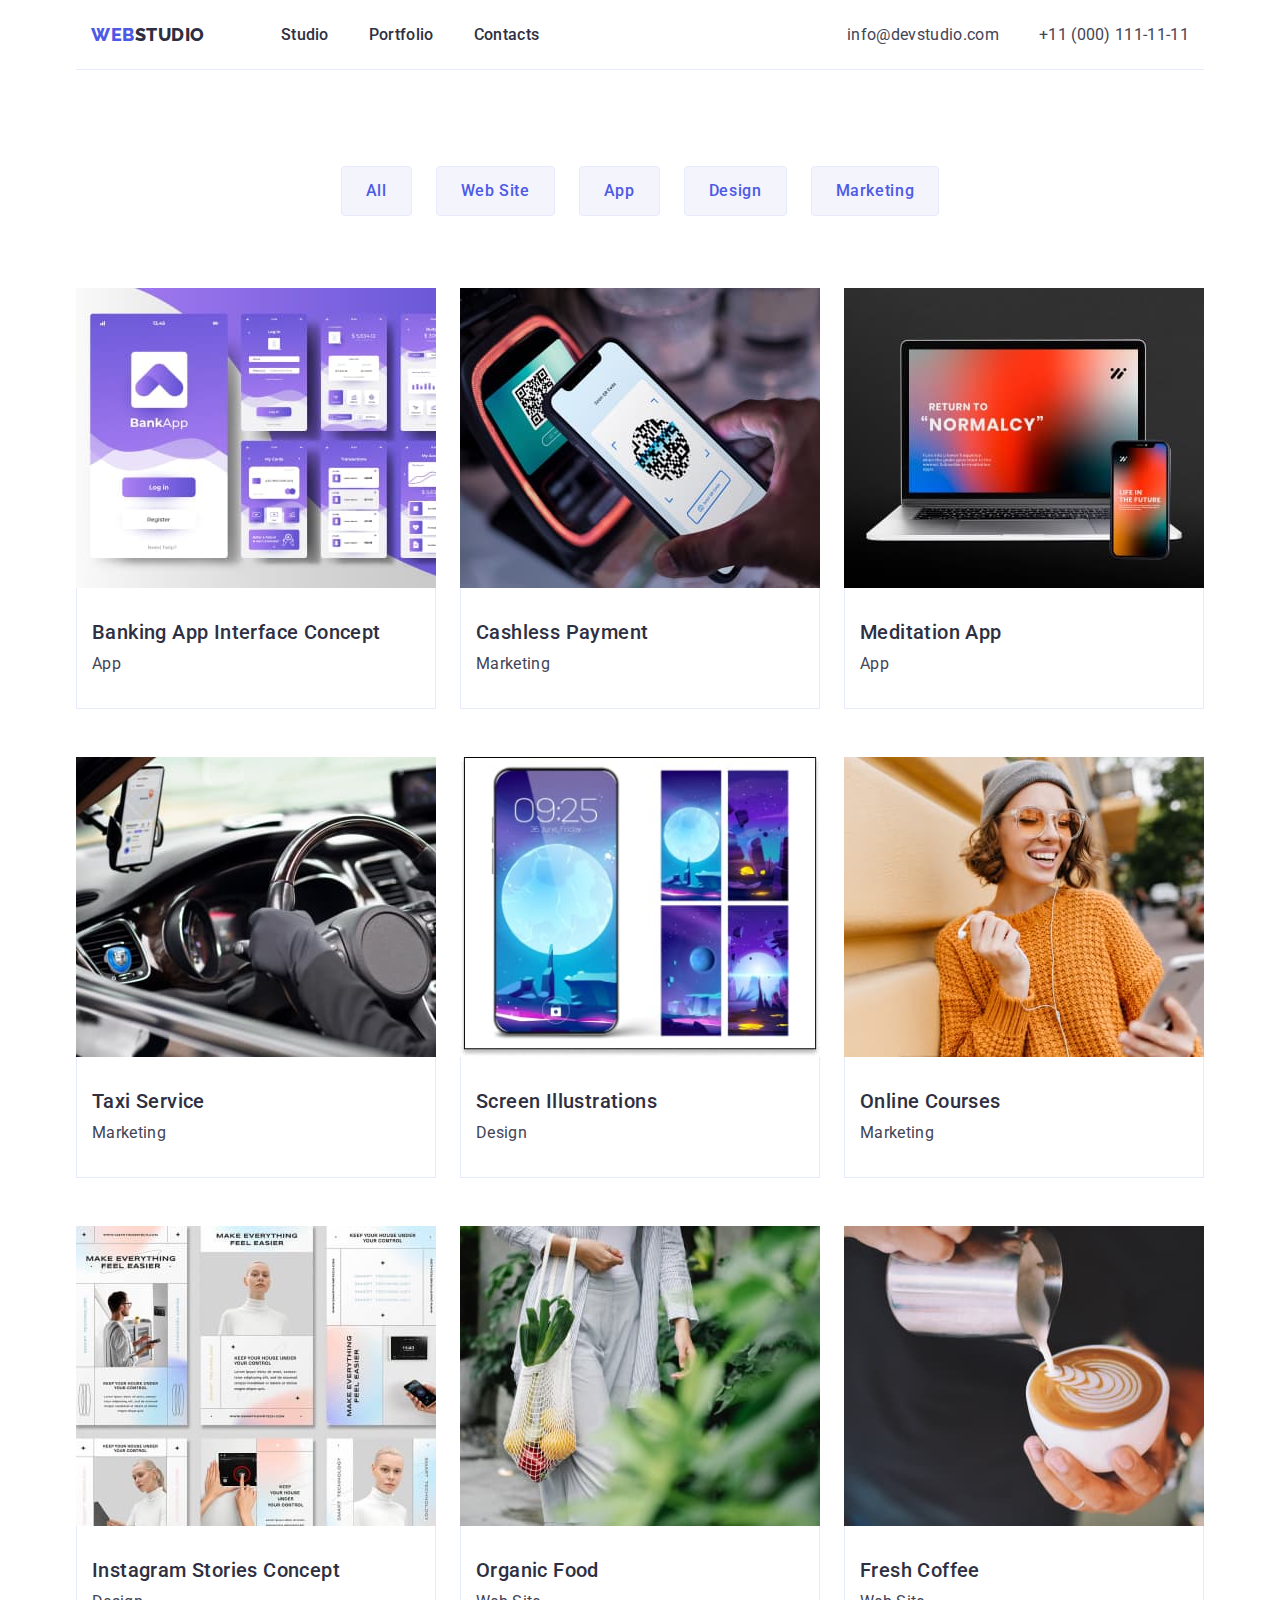
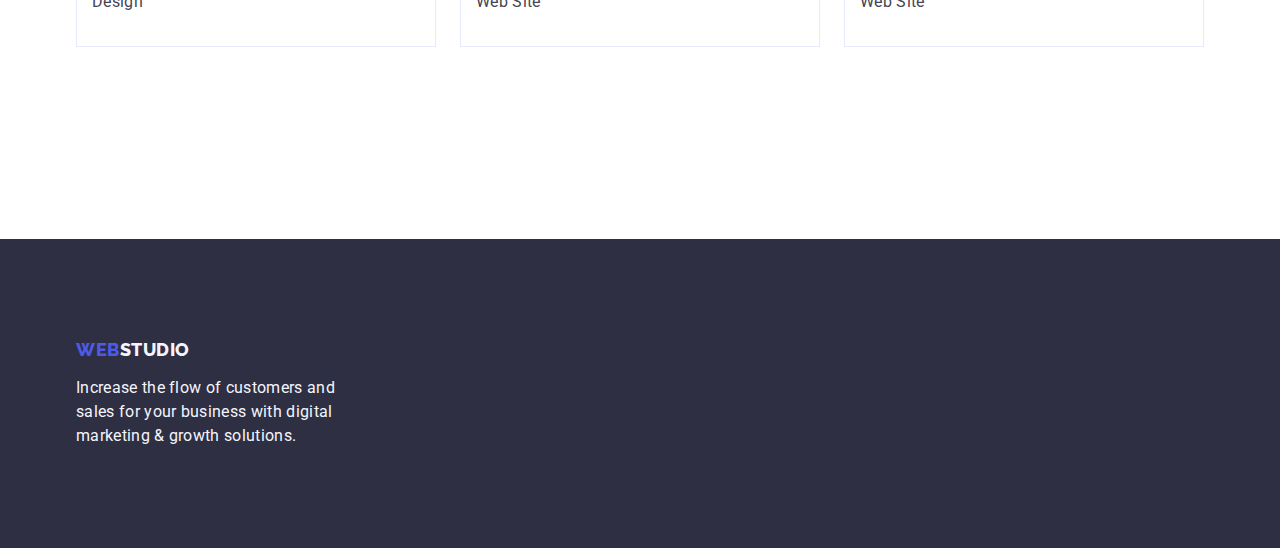
==== commit 454a899d: "hw3 version 3" ====
--- a/portfolio.html
+++ b/portfolio.html
@@ -25,46 +25,54 @@
 
   <body>
     <!-- Header section-->
-    <div class="header-container container">
-      <header class="header">
+
+    <header class="header">
+      <div class="header-container container">
         <nav class="header-nav">
-          <a class="header-logo link" href="./index.html">
-            Web<span class="logo-black">Studio</span>
-          </a>
-          <ul class="header-nav-list list">
-            <li class="header-nav-item">
-              <a class="header-nav-link link" href="./index.html">Studio</a>
-            </li>
-            <li class="header-nav-item">
-              <a class="header-nav-link link" href="./portfolio.html"
-                >Portfolio</a
-              >
-            </li>
-            <li class="header-nav-item">
-              <a class="header-nav-link link" href="">Contacts</a>
-            </li>
-          </ul>
+          <div class="container-nav-logo">
+            <a class="header-logo link" href="./index.html">
+              Web<span class="logo-black">Studio</span>
+            </a>
+
+            <ul class="header-nav-list list">
+              <div class="container-nav">
+                <li class="header-nav-item">
+                  <a class="header-nav-link link" href="./index.html">Studio</a>
+                </li>
+                <li class="header-nav-item">
+                  <a class="header-nav-link link" href="./portfolio.html"
+                    >Portfolio</a
+                  >
+                </li>
+                <li class="header-nav-item">
+                  <a class="header-nav-link link" href="">Contacts</a>
+                </li>
+              </div>
+            </ul>
+          </div>
         </nav>
+
         <address class="header-adress">
           <ul class="header-adress-list list">
-            <li class="header-adress-item">
-              <a
-                class="header-adress-link link"
-                href="mailto:info@devstudio.com"
-              >
-                info@devstudio.com
-              </a>
-              <br />
-            </li>
-            <li class="header-adress-item">
-              <a class="header-adress-link link" href="tel:+110001111111"
-                >+11 (000) 111-11-11</a
-              >
-            </li>
+            <div class="container-header-adress">
+              <li class="header-adress-item">
+                <a
+                  class="header-adress-link link"
+                  href="mailto:info@devstudio.com"
+                >
+                  info@devstudio.com
+                </a>
+              </li>
+              <li class="header-adress-item">
+                <a class="header-adress-link link" href="tel:+110001111111"
+                  >+11 (000) 111-11-11</a
+                >
+              </li>
+            </div>
           </ul>
         </address>
-      </header>
-    </div>
+      </div>
+    </header>
     <!-- Main content -->
     <main>
       <!-- Section Projects -->
@@ -231,13 +239,13 @@
       </section>
     </main>
     <!-- Footer section -->
+
     <footer class="footer">
       <div class="container">
-        <div class="container-footer-logo">
-          <a class="footer-logo link" href="./index.html">
-            Web<span class="logo-white">Studio</span></a
-          >
-        </div>
+        <a class="footer-logo link" href="./index.html">
+          Web<span class="logo-white">Studio</span></a
+        >
+
         <p class="footer-text">
           Increase the flow of customers and sales for your business with
           digital marketing & growth solutions.
--- a/css/styles.css
+++ b/css/styles.css
@@ -75,19 +75,17 @@
         margin-right: auto;
         padding-left: 15px;
             padding-right: 15px;
+        display: flex;
+            justify-content: space-between;
+            border-bottom: 1px solid #e7e9fc;
 }
 .header {
  
-padding-top: 24px;
-padding-bottom: 24px;
-display: flex;
-justify-content: space-between;
-border-bottom: 2px solid var(--subtle-text-color);
+
+
 }
 .header-nav {
-    display: flex;
-
-    align-items: center;
+   
 
 }
 .header-logo{
@@ -100,7 +98,8 @@
         letter-spacing: 0.03em;
         text-transform: uppercase;
         color: var(--primary-brand-color);
-        margin-right: 48px;
+        margin-right: 76px;
+        padding: 24px 0;
        
        
 }
@@ -112,21 +111,22 @@
 }
 
 
-.header-nav-list {
+.container-nav-logo {
+    display: flex;
+    align-items: center; 
+}
+.container-nav {
     display: flex;
     align-items: center;
     gap: 40px;
-    
-    
-  
-}
-
+}
 .header-nav-item a {font-style: normal;
     font-weight: 500;
     font-size: 16px;
     line-height: 1.5;
     letter-spacing: 0.02em;
     color: var(--dark-color);
+    padding: 24px 0;
 }
 
 .header-nav-link:hover,
@@ -143,12 +143,14 @@
     align-items: center;
 
 }
-
-.header-adress-list {
-    display: flex;
+.container-header-adress {
+display: flex;
     align-items: center;
     gap: 40px;
-    
+}
+
+.header-adress-list {
+   
     
     
     
@@ -160,6 +162,7 @@
     line-height: 1.5;
     letter-spacing: 0.02em;
   color: var(--text-color);
+padding: 24px 0;
 }
 
 .header-adress-link:hover,
@@ -174,8 +177,8 @@
 
 .hero 
 {background-color: var(--hero-background-color);
-padding-top: 188px;
-    padding-bottom: 292px;
+padding: 188px 0;
+    
    
 }
 
@@ -188,7 +191,9 @@
         text-align: center;
         letter-spacing: 0.02em;
         color: var(--white-background-color);
-       
+        max-width: 496px;
+       display: block;
+       margin: 0 auto;
         
 }
 
@@ -202,15 +207,15 @@
     background-color: var(--primary-brand-color);
     color: var(--white-background-color);
 box-shadow: 0px 4px 4px rgba(0, 0, 0, 0.15);
+border: none;
     border-radius: 4px;
-        
-        padding: 16px 32px;
-      position: absolute;
- 
-    
-}
-  margin-top: 48px;
-  margin-bottom: 188px;
+ display: block;
+ min-width: 169px;
+ height: 56px;
+ margin: 0 auto;
+   
+}
+
 .hero-btm:hover,
 .hero-btm:focus {
     background-color: var(--pressed-state-color);
@@ -220,8 +225,7 @@
 .section {}
 
 .features {
-    margin-top: 120px;
-    margin-bottom: 122px;
+  padding: 120px 0;
    
 
 }
@@ -232,8 +236,8 @@
     display: flex;
     
         align-items: flex-start;
-        padding: 0px;
-        gap: 8px;
+        
+        gap: 24px;
 }
 
 .section-features-item {}
@@ -246,7 +250,9 @@
         line-height: 1.2;
     letter-spacing: 0.02em;
     color: var(--dark-color);
-}
+    margin-bottom: 8px;
+}
+
 
 .feature-item-text {
     font-style: normal;
@@ -260,8 +266,7 @@
 .section {}
 
 .made {
-  
-    margin-bottom: 120px;
+padding-bottom: 120px;
 }
 
 .section-made-title {
@@ -323,10 +328,12 @@
 }
 
 .section-team-img {
-    margin-bottom: 32px;
-    
-}
-
+ 
+    
+}
+.team-content {
+    padding: 32px 0;
+}
 .team-name {
     font-style: normal;
         font-weight: 500;
@@ -336,6 +343,7 @@
         color: var(--dark-color);
         text-align: center;
         margin-bottom: 8px;
+  
 }
 
 .team-text {
@@ -345,8 +353,7 @@
         line-height: 1.5; 
         letter-spacing: 0.02em;
 text-align: center;
-        padding: 0px;
-        margin-bottom: 32px;
+      
         
 
        
@@ -367,11 +374,12 @@
         font-weight: 800;
         font-size: 18px;
         line-height: 1.17;
-      
-       
         letter-spacing: 0.03em;
         text-transform: uppercase;
         color: var(--primary-brand-color);
+
+        display: inline-block;
+        margin-bottom: 16px;
 
         
         
@@ -385,9 +393,7 @@
 color: var(--light-color);
 width: 264px;
 }
-.container-footer-logo {
-    padding-bottom: 16px;
-}
+
 
 /* Page 2 */
 .section-filter {}
@@ -395,10 +401,8 @@
 .filter-list {
     display:flex;
     gap: 24px;
-    padding-top: 96px;
-    padding-right: ;
-    padding-bottom: 72px;
-  
+  margin-bottom: 72px;
+  justify-content: center;
 }
 
 .filter-item {}
@@ -412,13 +416,17 @@
     letter-spacing: 0.04em;
     color: var(--primary-brand-color);
     background-color: var(--light-color);
+    padding: 12px 24px;
+    border: 1px solid var(--accent-color);
+    border-radius: 4px;
 }
 .filter-button:hover,
 .filter-button:focus {
     color: var(--white-background-color);
     background-color: var(--pressed-state-color);
     cursor: pointer;
-}
+    border: 1px solid transparent;}
+
 .projects {
    
 }
@@ -462,7 +470,10 @@
         color: var(--text-color);
 }
 .container-portfolio-list {
-    margin-bottom: 120px;
+  padding-top: 96px;
+  padding-bottom: 120px;
+  justify-content: center;
+  margin-bottom: 72px;
    
 }
 .container-projects-border {
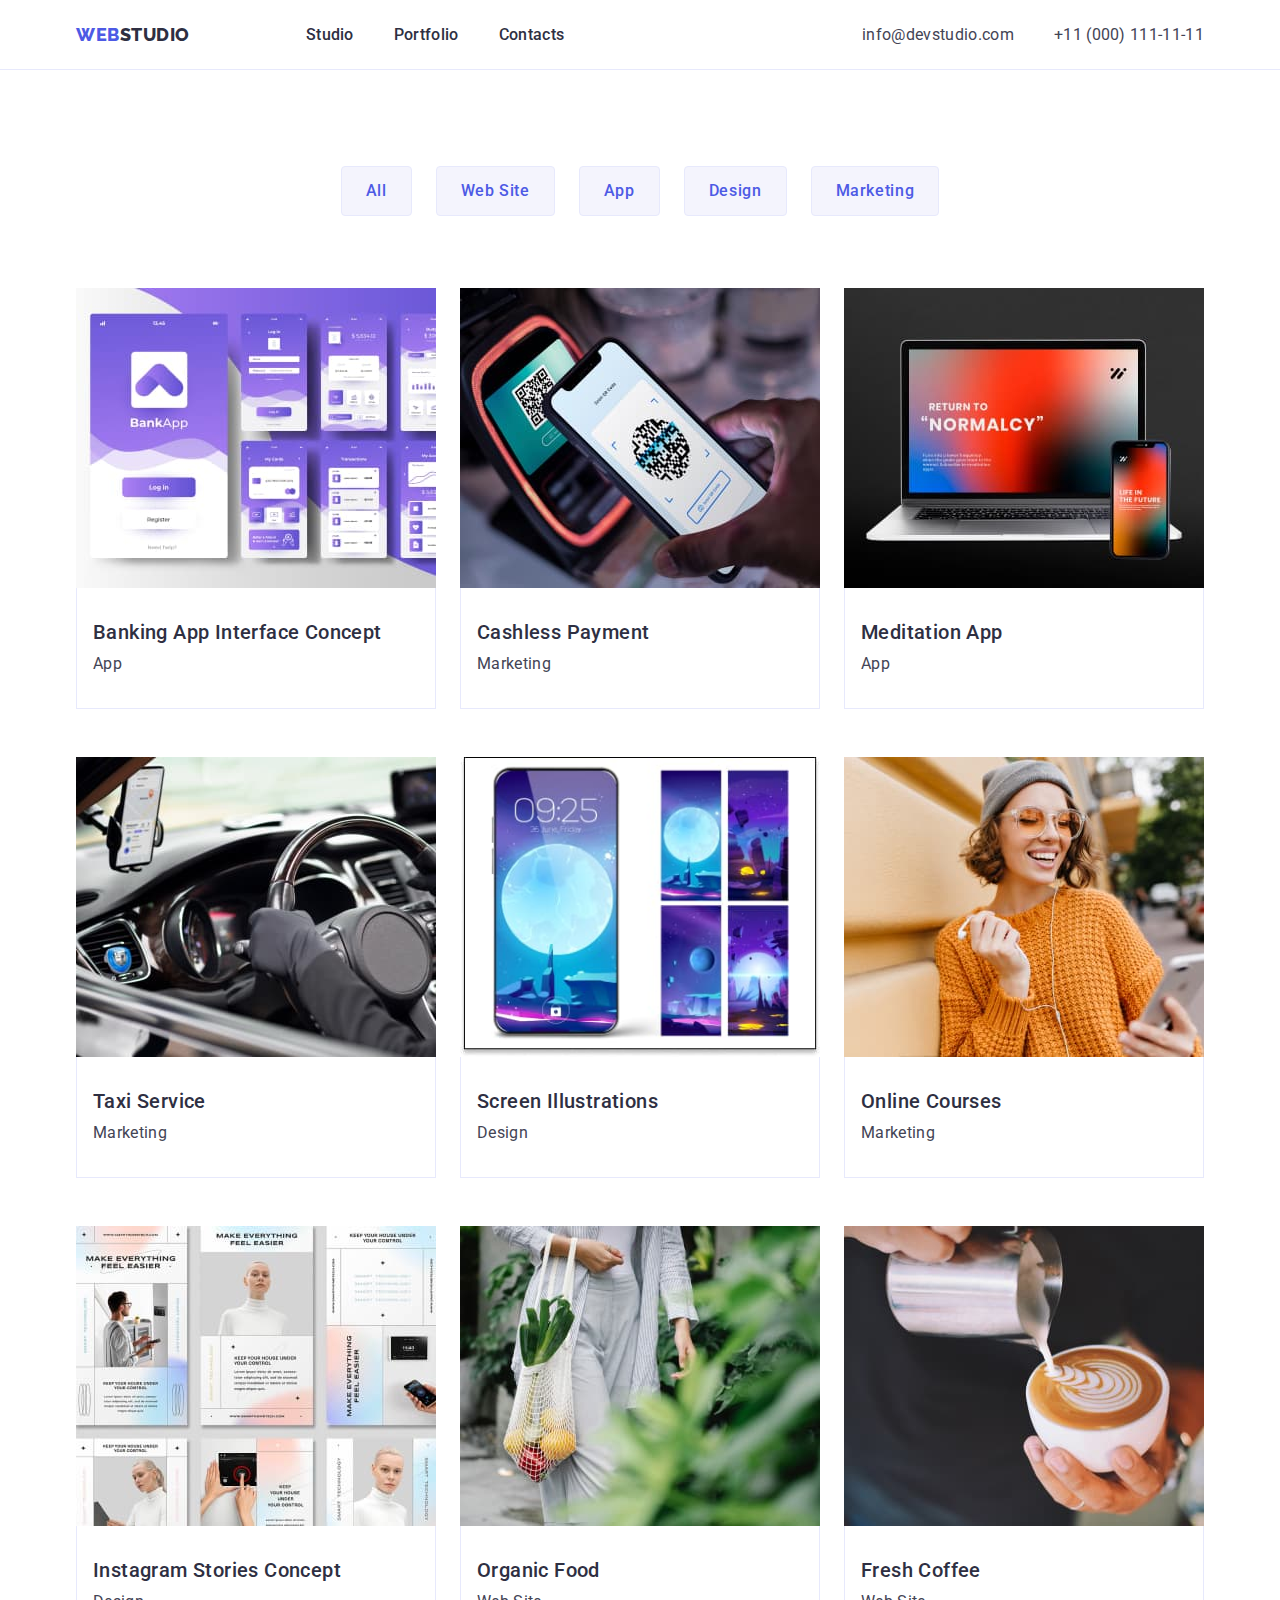
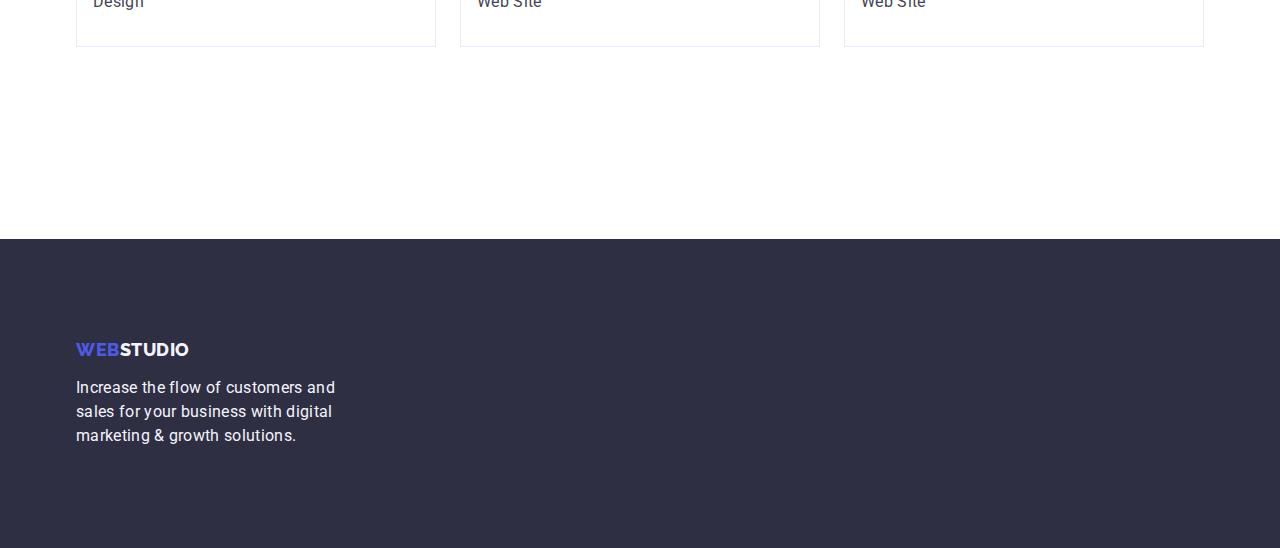
==== commit fa62ee14: "hw3 version 4" ====
--- a/portfolio.html
+++ b/portfolio.html
@@ -29,46 +29,40 @@
     <header class="header">
       <div class="header-container container">
         <nav class="header-nav">
-          <div class="container-nav-logo">
-            <a class="header-logo link" href="./index.html">
-              Web<span class="logo-black">Studio</span>
-            </a>
-
-            <ul class="header-nav-list list">
-              <div class="container-nav">
-                <li class="header-nav-item">
-                  <a class="header-nav-link link" href="./index.html">Studio</a>
-                </li>
-                <li class="header-nav-item">
-                  <a class="header-nav-link link" href="./portfolio.html"
-                    >Portfolio</a
-                  >
-                </li>
-                <li class="header-nav-item">
-                  <a class="header-nav-link link" href="">Contacts</a>
-                </li>
-              </div>
-            </ul>
-          </div>
+          <a class="header-logo link" href="./index.html">
+            Web<span class="logo-black">Studio</span>
+          </a>
+
+          <ul class="header-nav-list list">
+            <li class="header-nav-item">
+              <a class="header-nav-link link" href="./index.html">Studio</a>
+            </li>
+            <li class="header-nav-item">
+              <a class="header-nav-link link" href="./portfolio.html"
+                >Portfolio</a
+              >
+            </li>
+            <li class="header-nav-item">
+              <a class="header-nav-link link" href="">Contacts</a>
+            </li>
+          </ul>
         </nav>
 
         <address class="header-adress">
           <ul class="header-adress-list list">
-            <div class="container-header-adress">
-              <li class="header-adress-item">
-                <a
-                  class="header-adress-link link"
-                  href="mailto:info@devstudio.com"
-                >
-                  info@devstudio.com
-                </a>
-              </li>
-              <li class="header-adress-item">
-                <a class="header-adress-link link" href="tel:+110001111111"
-                  >+11 (000) 111-11-11</a
-                >
-              </li>
-            </div>
+            <li class="header-adress-item">
+              <a
+                class="header-adress-link link"
+                href="mailto:info@devstudio.com"
+              >
+                info@devstudio.com
+              </a>
+            </li>
+            <li class="header-adress-item">
+              <a class="header-adress-link link" href="tel:+110001111111"
+                >+11 (000) 111-11-11</a
+              >
+            </li>
           </ul>
         </address>
       </div>
--- a/css/styles.css
+++ b/css/styles.css
@@ -70,22 +70,23 @@
 
 /* Header section */
 .header-container {
-    width: 1128px;
+    width: 1158px;
     margin-left: auto;
         margin-right: auto;
         padding-left: 15px;
             padding-right: 15px;
         display: flex;
             justify-content: space-between;
-            border-bottom: 1px solid #e7e9fc;
 }
 .header {
- 
+border-bottom: 1px solid var(--accent-color);
 
 
 }
 .header-nav {
-   
+    display: flex;
+        align-items: center;
+        gap: 40px;
 
 }
 .header-logo{
@@ -116,9 +117,7 @@
     align-items: center; 
 }
 .container-nav {
-    display: flex;
-    align-items: center;
-    gap: 40px;
+  
 }
 .header-nav-item a {font-style: normal;
     font-weight: 500;
@@ -128,6 +127,11 @@
     color: var(--dark-color);
     padding: 24px 0;
 }
+.header-nav-list{
+    display: flex;
+    align-items: center;
+    gap: 40px;
+}
 
 .header-nav-link:hover,
 .header-nav-link:focus 
@@ -143,14 +147,12 @@
     align-items: center;
 
 }
-.container-header-adress {
+
+
+.header-adress-list {
 display: flex;
     align-items: center;
     gap: 40px;
-}
-
-.header-adress-list {
-   
     
     
     
@@ -240,7 +242,9 @@
         gap: 24px;
 }
 
-.section-features-item {}
+.section-features-item {
+    width: calc((100% - 72px) / 4);
+}
 
 .features-item-title {
     font-family: 'Roboto';
@@ -332,7 +336,7 @@
     
 }
 .team-content {
-    padding: 32px 0;
+    padding: 32px 16px;
 }
 .team-name {
     font-style: normal;
@@ -428,7 +432,8 @@
     border: 1px solid transparent;}
 
 .projects {
-   
+    padding-top: 96px;
+        padding-bottom: 120px;
 }
 
 .projects-title {}
@@ -458,7 +463,7 @@
         line-height: 1.2;
         letter-spacing: 0.02em;
         color: var(--dark-color);
-        padding-bottom: 8px;
+        margin-bottom: 8px;
 }
 
 .projects-type {
@@ -470,17 +475,14 @@
         color: var(--text-color);
 }
 .container-portfolio-list {
-  padding-top: 96px;
-  padding-bottom: 120px;
+ 
   justify-content: center;
   margin-bottom: 72px;
    
 }
 .container-projects-border {
     
-    padding-top: 32px;
-    padding-bottom: 32px;
-    padding-left: 15px;
+    padding: 32px 16px;
     border-left: 1px solid #E7E9FC;
     border-bottom: 1px solid #E7E9FC ;
     border-right: 1px solid #E7E9FC;
